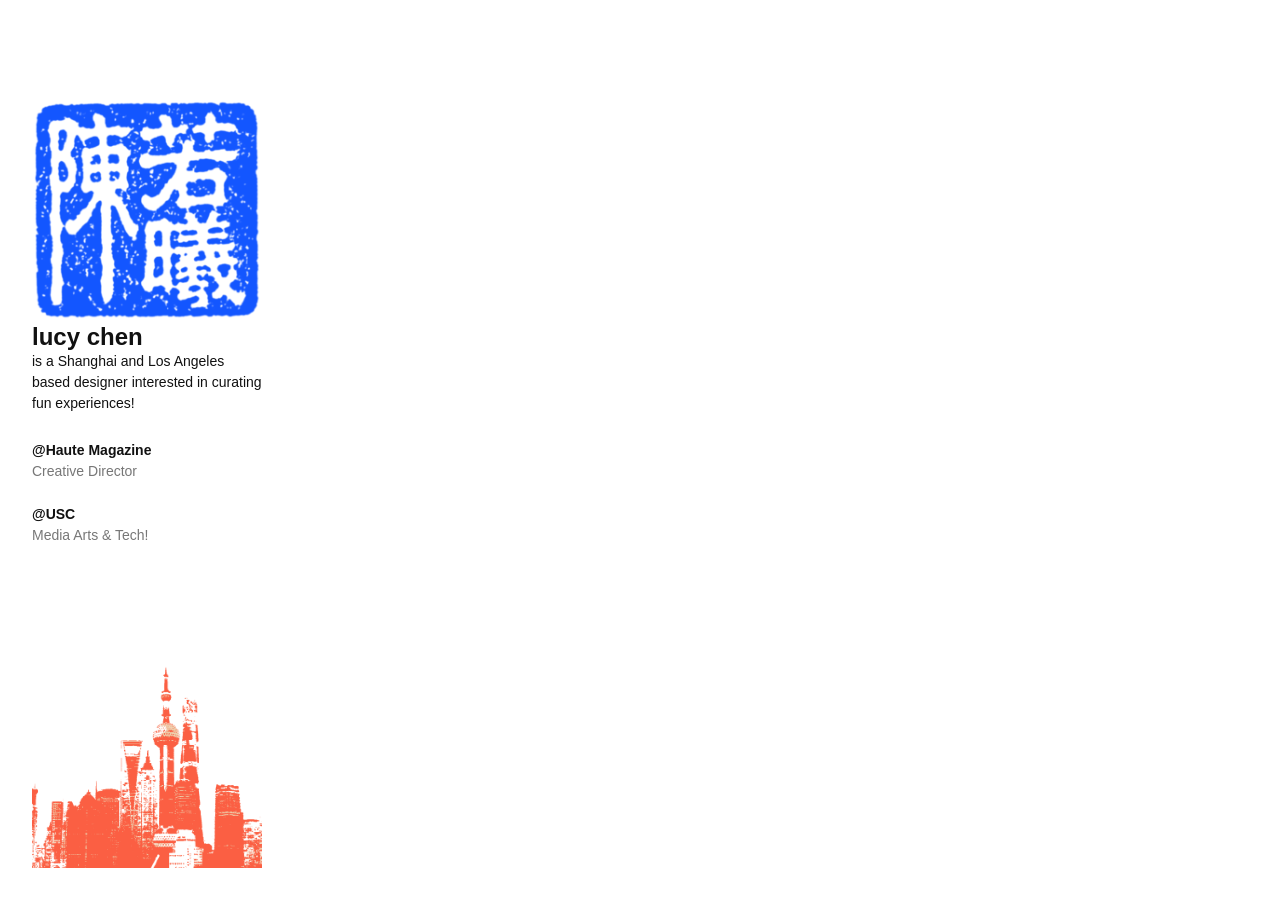
==== about.html @ f03f08af "edits" ====
<!DOCTYPE html>
<html lang="en">
<head>
  <meta charset="UTF-8">
  <meta name="viewport" content="width=device-width, initial-scale=1">
  <title>Lucy Chen</title>
  <link rel="stylesheet" href="styles.css">
</head>
<body>

  <aside class="sidebar">
    <img class="logo" src="stamp.png" alt="Lucy Chen">

    <h1 class="name">lucy chen</h1>

    <p class="bio">
      is a Shanghai and Los Angeles based designer interested in curating fun experiences!
    </p>

    <div class="info">
      <h3>@Haute Magazine</h3>
      <p class="value">Creative Director</p>
    </div>

    <div class="info">
      <h3>@USC</h3>
      <p class="value">Media Arts &amp; Tech!</p>
    </div>

    <img class="skyline" src="Shanghai.png" alt="Shanghai">
  </aside>

  <main class="content">
    <!-- your page content goes here -->
  </main>

</body>
</html>
---- styles.css ----
* {
  box-sizing: border-box;
  margin: 0;
  padding: 0;
}

:root {
  /* Nav bar */
--nav-height: 60px;   /* was 72px */
--line-y: 24px;       /* was 30px */
--btn: 24px;          /* was 28px */             /* elevator button size */

--col-side: clamp(220px, 18vw, 340px);   /* left column (was clamp(260px, 22vw, 420px)) */
--side-gap: 56px;                        /* space between the sidebar and the projects (was 32px) */
  --col-text: clamp(24px, 17vw, 340px);   /* middle column */
  --gap: 32px;
  --page-pad: 32px;

  --nav-bg: #fff;
  --blue: #2b5d8c;
  --line: #1356ff;
  --line-faded: rgba(19, 86, 255, 0.25);
  --label: #7a8fb8;
  --text: #111;
  --muted: #777;
  --ease: cubic-bezier(0.65, 0, 0.35, 1);
--font-body: "Helvetica Neue", Helvetica, Arial, sans-serif;
--font-heading: "Helvetica Neue", Helvetica, Arial, sans-serif;
--home-offset: 12px;   /* how much empty space is on the left of home.png */
}

html {
  scroll-behavior: smooth;
}

body {
  font-family: var(--font-body);
  background: #fff;
  color: var(--text);
}

h1, h2, h3, h4, h5, h6 {
  font-family: var(--font-heading);
  font-weight: 700;
}

/* ---------- Elevator nav ---------- */

/* White bar across the whole screen */
.elevator {
  position: fixed;
  top: 0;
  left: 0;
  right: 0;
  height: var(--nav-height);
  background: var(--nav-bg);
  border-bottom: 1px solid var(--line-faded);
  z-index: 10;
}

.track {
  position: relative;
  width: 100%;
  height: 100%;
}

/* The line: faded edge to edge, solid blue up to the current floor */
.rail {
  position: absolute;
  left: 0;
  right: 0;
  top: calc(var(--line-y) - 1px);
  height: 2px;
  background: var(--line-faded);
}

.progress {
  position: absolute;
  left: 0;
  top: 0;
  height: 100%;
  width: 0;
  background: var(--line);
  transition: width 0.6s var(--ease);
}

/* Each floor is centered on its own percentage across the screen */
.line {
  list-style: none;
  position: absolute;
  inset: 0;
}

.line li {
  position: absolute;
  left: var(--x);
  top: calc(var(--line-y) - var(--btn) / 2);
  transform: translateX(-50%);
}

.stop {
  display: flex;
  flex-direction: column;
  align-items: center;
  gap: 6px;
  text-decoration: none;
  color: var(--label);
  font-size: 11px;
  font-weight: 700;
  line-height: 1;
  transition: color 0.2s;
}

/* The elevator call button: a round button with the floor number on it */
.btn {
  display: grid;
  place-items: center;
  width: var(--btn);
  height: var(--btn);
  border-radius: 50%;
  font-size: 13px;
  font-weight: 700;
  color: var(--line);
  background: #fff;
  border: 2px solid var(--line);
  box-shadow: 0 0 0 3px var(--line-faded);   /* the bezel around the button */
  transition: transform 0.15s, background 0.2s, color 0.2s, box-shadow 0.25s;
}

.stop:hover .btn {
  transform: scale(1.1);
}

/* Pressed in, like a real button */
.stop:active .btn {
  transform: scale(0.92);
  box-shadow: 0 0 0 3px var(--line-faded), inset 0 2px 4px rgba(19, 86, 255, 0.35);
}

/* The floor you're on: lit up and glowing */
.stop.active .btn {
  background: var(--line);
  color: #fff;
  box-shadow: 0 0 0 3px var(--line-faded), 0 0 14px 2px rgba(19, 86, 255, 0.55);
}

.stop.active {
  color: var(--line);
}

.stop:focus-visible {
  outline: 2px solid var(--line);
  outline-offset: 4px;
  border-radius: 6px;
}

/* ---------- Page layout: left column | content ---------- */

.page {
  display: grid;
  grid-template-columns: var(--col-side) 1fr;
  gap: var(--side-gap);
  padding: calc(var(--nav-height) + var(--gap)) var(--page-pad) 0;
}

/* ---------- Left column ---------- */

/* Pinned to the screen: never scrolls, not even at the bottom of the page */
/* Pinned to the screen: never scrolls, not even at the bottom of the page */
.sidebar {
  position: fixed;
  top: calc(var(--nav-height) + var(--gap));
  left: calc(var(--page-pad) - 24px);   /* shifted left by the padding below */
  width: calc(var(--col-side) + 24px);
  padding-left: 24px;                   /* room so nothing gets clipped on the left */
  height: calc(100vh - var(--nav-height) - var(--gap) * 2);
  overflow: hidden;
  display: flex;
  flex-direction: column;
}

.content {
  grid-column: 2;
}

.home {
  display: block;
  width: 100%;
  max-width: 180px;          /* change this to make home.png bigger or smaller */
  height: auto;
  margin-bottom: 20px;
  margin-left: calc(var(--home-offset) * -1);   /* pulls the image left to line up with the text */
}

.bio {
  font-size: 14px;
  line-height: 1.5;
  color: var(--text);
  margin-bottom: 28px;
}

.info {
  margin-bottom: 24px;
}

.info h3 {
  font-size: 14px;
  color: var(--text);
  margin-bottom: 4px;
}

.value {
  font-size: 14px;
  line-height: 1.4;
  color: var(--muted);
}

/* Shanghai image pinned to the bottom of the column */
.skyline {
  display: block;
  width: 100%;
  height: auto;
  margin-top: auto;
  padding-top: 32px;
}

/* ---------- Projects: text column | big image ---------- */

.content section {
  scroll-margin-top: var(--nav-height);
  min-height: calc(100vh - var(--nav-height));
}

.project {
  display: grid;
  grid-template-columns: var(--col-text) 1fr;
  gap: var(--gap);
  margin-bottom: var(--gap);
}

.project-title {
  font-size: 15px;
  font-weight: 400;
  line-height: 1.3;
  margin-bottom: 4px;
}

.project-title .strong {
  font-weight: 700;
}

.tags {
  font-size: 14px;
  line-height: 1.4;
  color: var(--muted);
  margin-bottom: 28px;
}

.desc {
  font-size: 14px;
  line-height: 1.5;
  margin-bottom: 32px;
}

.year {
  font-size: 14px;
  color: var(--muted);
  margin-bottom: 28px;
}

.more {
  font-size: 14px;
  color: var(--text);
  text-decoration: underline;
}

.more:hover {
  color: var(--line);
}

.project-img {
  display: block;
  width: 100%;
  height: auto;
  aspect-ratio: 16 / 10;
  object-fit: cover;
}

/* Stand-in until you add real images */
.placeholder {
  background: var(--blue);
}

/* ---------- Mobile ---------- */

@media (max-width: 800px) {
  :root {
    --page-pad: 20px;
    --gap: 24px;
    
  }

  .page {
    grid-template-columns: 1fr;
  }

   .sidebar {
    position: static;
    width: auto;
    height: auto;
    overflow: visible;
    padding-left: 0;
  }

  .content {
    grid-column: auto;
  }

  .project {
    grid-template-columns: 1fr;
  }

  .project-img {
    order: -1;
  }
}

@media (prefers-reduced-motion: reduce) {
  html { scroll-behavior: auto; }
  .progress { transition: none; }
}

/* ---------- Custom cursor ---------- */

/* ---------- Custom cursor ---------- */

*, *::before, *::after {
  cursor: url("data:image/svg+xml,%3Csvg xmlns='http://www.w3.org/2000/svg' width='20' height='20' viewBox='0 0 32 32'%3E%3Cdefs%3E%3ClinearGradient id='g' x1='0' y1='0' x2='1' y2='1'%3E%3Cstop offset='0' stop-color='%235ab4f0'/%3E%3Cstop offset='1' stop-color='%231356ff'/%3E%3C/linearGradient%3E%3C/defs%3E%3Cpath d='M5 5 L27 13 L17 17 L13 27 Z' fill='white' stroke='white' stroke-width='5' stroke-linejoin='round'/%3E%3Cpath d='M5 5 L27 13 L17 17 L13 27 Z' fill='url(%23g)' stroke='url(%23g)' stroke-width='2.5' stroke-linejoin='round'/%3E%3C/svg%3E") 3 3, auto;
}
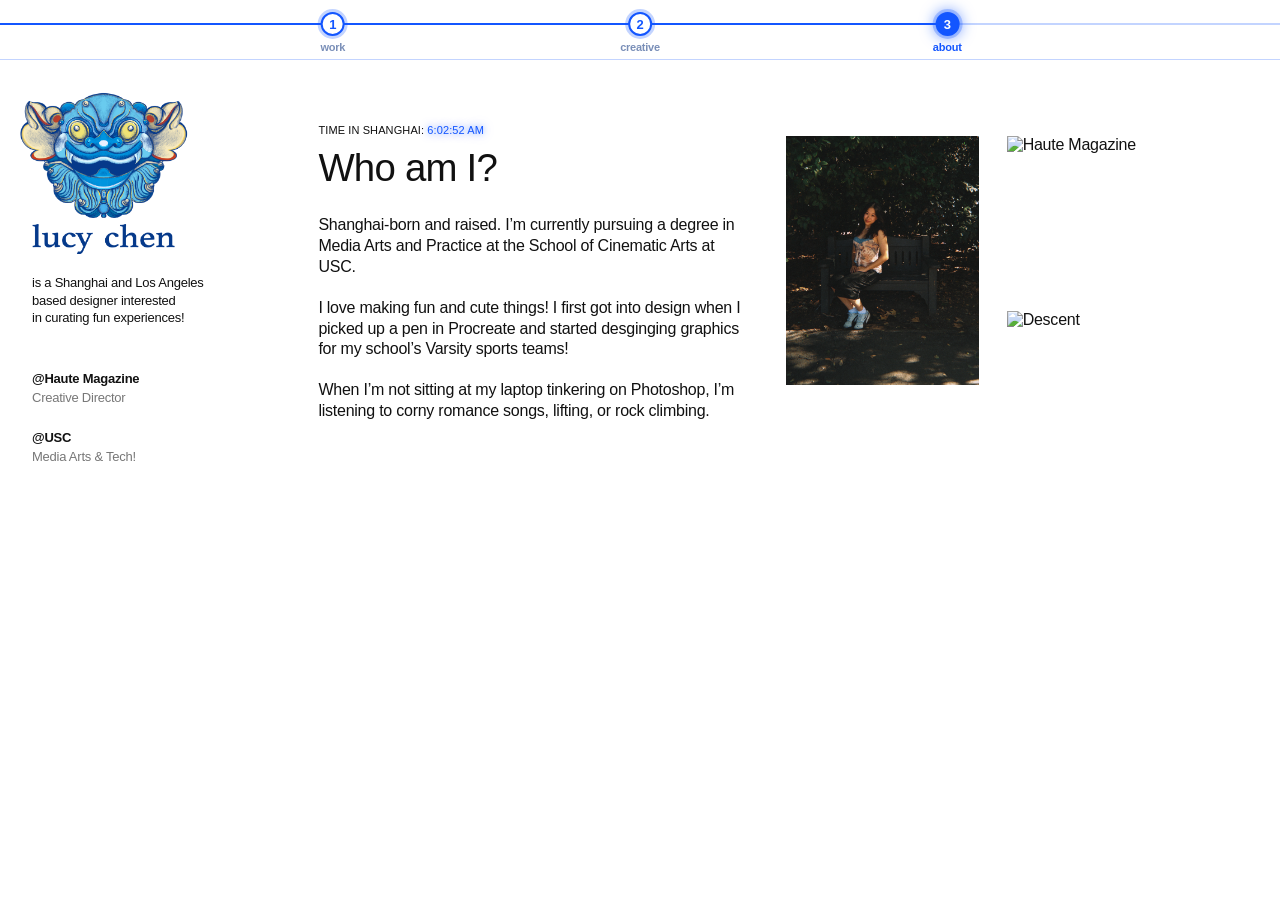
==== commit 206cbc3f: "about me page styling about me page" ====
--- a/about.html
+++ b/about.html
@@ -3,36 +3,89 @@
 <head>
   <meta charset="UTF-8">
   <meta name="viewport" content="width=device-width, initial-scale=1">
-  <title>Lucy Chen</title>
+  <title>About | Lucy Chen</title>
   <link rel="stylesheet" href="styles.css">
 </head>
 <body>
 
-  <aside class="sidebar">
-    <img class="logo" src="stamp.png" alt="Lucy Chen">
+  <nav class="elevator" aria-label="Primary">
+    <div class="track">
+      <div class="rail"><div class="progress"></div></div>
+      <ul class="line">
+        <li style="--x: 26%">
+          <a class="stop" href="index.html#work">
+            <span class="btn">1</span><span class="label">work</span>
+          </a>
+        </li>
+        <li style="--x: 50%">
+          <a class="stop" href="index.html#creative">
+            <span class="btn">2</span><span class="label">creative</span>
+          </a>
+        </li>
+        <li style="--x: 74%">
+          <a class="stop active" href="about.html#about" aria-current="true">
+            <span class="btn">3</span><span class="label">about</span>
+          </a>
+        </li>
+      </ul>
+    </div>
+  </nav>
 
-    <h1 class="name">lucy chen</h1>
+  <div class="page">
 
-    <p class="bio">
-      is a Shanghai and Los Angeles based designer interested in curating fun experiences!
-    </p>
+    <!-- Left column -->
+    <aside class="sidebar">
+      <a class="home-link" href="index.html#work" aria-label="Back to work">
+        <img class="home" src="home.png" alt="Lucy Chen">
+      </a>
 
-    <div class="info">
-      <h3>@Haute Magazine</h3>
-      <p class="value">Creative Director</p>
-    </div>
+      <p class="bio">
+        is a Shanghai and Los Angeles based designer interested in curating fun experiences!
+      </p>
 
-    <div class="info">
-      <h3>@USC</h3>
-      <p class="value">Media Arts &amp; Tech!</p>
-    </div>
+      <div class="info">
+        <h3>@Haute Magazine</h3>
+        <p class="value">Creative Director</p>
+      </div>
 
-    <img class="skyline" src="Shanghai.png" alt="Shanghai">
-  </aside>
+      <div class="info">
+        <h3>@USC</h3>
+        <p class="value">Media Arts &amp; Tech!</p>
+      </div>
+    </aside>
 
-  <main class="content">
-    <!-- your page content goes here -->
-  </main>
+    <!-- About content: text column | photos -->
+    <main class="content">
+
+      <section id="about" class="about-section">
+        <article class="about">
+
+          <div class="about-text">
+            <p class="eyebrow">Time in Shanghai: <span id="shanghai-time">--:--:--</span></p>
+            <h1 class="about-title">Who am I?</h1>
+
+            <p>Shanghai-born and raised. I&rsquo;m currently pursuing a degree in Media Arts and Practice at the School of Cinematic Arts at USC.</p>
+
+            <p>I love making fun and cute things! I first got into design when I picked up a pen in Procreate and started desginging graphics for my school&rsquo;s Varsity sports teams!</p>
+
+            <p>When I&rsquo;m not sitting at my laptop tinkering on Photoshop, I&rsquo;m listening to corny romance songs, lifting, or rock climbing.</p>
+          </div>
+
+          <!-- Photo placeholders. To use a real photo, put an <img> inside a box:
+               <div class="photo photo-a placeholder"><img src="about1.jpg" alt="Lucy Chen"></div> -->
+          <div class="about-photos">
+            <div class="photo photo-a"><img src="me.JPG" alt="Lucy Chen"></div>
+            <div class="photo photo-b"><img src="haute.jpeg" alt="Haute Magazine"></div>
+            <div class="photo photo-c"><img src="descent.jpg" alt="Descent"></div>
+          </div>
+
+        </article>
+      </section>
+
+    </main>
+  </div>
+
+  <script src="about.js"></script>
 
 </body>
 </html>
--- a/styles.css
+++ b/styles.css
@@ -6,13 +6,13 @@
 
 :root {
   /* Nav bar */
---nav-height: 60px;   /* was 72px */
---line-y: 24px;       /* was 30px */
---btn: 24px;          /* was 28px */             /* elevator button size */
-
---col-side: clamp(220px, 18vw, 340px);   /* left column (was clamp(260px, 22vw, 420px)) */
---side-gap: 56px;                        /* space between the sidebar and the projects (was 32px) */
-  --col-text: clamp(24px, 17vw, 340px);   /* middle column */
+  --nav-height: 60px;   /* was 72px */
+  --line-y: 24px;       /* was 30px */
+  --btn: 24px;          /* was 28px */             /* elevator button size */
+
+  --col-side: clamp(220px, 18vw, 340px);   /* left column (was clamp(260px, 22vw, 420px)) */
+  --side-gap: 56px;                        /* space between the sidebar and the projects (was 32px) */
+  --col-text: clamp(24px, 17vw, 340px);    /* middle column */
   --gap: 32px;
   --page-pad: 32px;
 
@@ -24,9 +24,12 @@
   --text: #111;
   --muted: #777;
   --ease: cubic-bezier(0.65, 0, 0.35, 1);
---font-body: "Helvetica Neue", Helvetica, Arial, sans-serif;
---font-heading: "Helvetica Neue", Helvetica, Arial, sans-serif;
---home-offset: 12px;   /* how much empty space is on the left of home.png */
+  --font-body: "Helvetica Neue", Helvetica, Arial, sans-serif;
+  --font-heading: "Helvetica Neue", Helvetica, Arial, sans-serif;
+  --home-offset: 12px;   /* how much empty space is on the left of home.png */
+
+  /* One size for the bio and the sidebar headings (change this one number) */
+  --side-text: 13px;
 }
 
 html {
@@ -37,6 +40,7 @@
   font-family: var(--font-body);
   background: #fff;
   color: var(--text);
+  letter-spacing: -0.015em;   /* tighter letters everywhere */
 }
 
 h1, h2, h3, h4, h5, h6 {
@@ -166,7 +170,6 @@
 /* ---------- Left column ---------- */
 
 /* Pinned to the screen: never scrolls, not even at the bottom of the page */
-/* Pinned to the screen: never scrolls, not even at the bottom of the page */
 .sidebar {
   position: fixed;
   top: calc(var(--nav-height) + var(--gap));
@@ -192,11 +195,38 @@
   margin-left: calc(var(--home-offset) * -1);   /* pulls the image left to line up with the text */
 }
 
+.home-link {
+  display: block;
+  width: fit-content;
+}
+
+/* Dragon turns black and white on hover */
+.home {
+  transition: filter 0.3s ease;
+}
+
+.home-link:hover .home,
+.home-link:focus-visible .home {
+  filter: grayscale(100%);
+}
+
+/* Bio: ghost sentences reserve height invisibly; only .typed is seen */
 .bio {
-  font-size: 14px;
-  line-height: 1.5;
+  display: grid;
+  font-size: var(--side-text);   /* matches the @Haute Magazine heading */
+  line-height: 1.35;
   color: var(--text);
-  margin-bottom: 28px;
+  margin-bottom: 44px;           /* space before @Haute Magazine (was 22px) */
+  text-wrap: balance;
+}
+
+.bio-ghost,
+.typed {
+  grid-area: 1 / 1;   /* all four stack in the same spot */
+}
+
+.bio-ghost {
+  visibility: hidden;
 }
 
 .info {
@@ -204,14 +234,14 @@
 }
 
 .info h3 {
-  font-size: 14px;
+  font-size: var(--side-text);
   color: var(--text);
   margin-bottom: 4px;
 }
 
 .value {
-  font-size: 14px;
-  line-height: 1.4;
+  font-size: 13px;
+  line-height: 1.25;          /* was 1.4 */
   color: var(--muted);
 }
 
@@ -239,9 +269,9 @@
 }
 
 .project-title {
-  font-size: 15px;
+  font-size: 14px;
   font-weight: 400;
-  line-height: 1.3;
+  line-height: 1.2;           /* was 1.3 */
   margin-bottom: 4px;
 }
 
@@ -250,15 +280,15 @@
 }
 
 .tags {
-  font-size: 14px;
-  line-height: 1.4;
+  font-size: 13px;
+  line-height: 1.25;          /* was 1.4 */
   color: var(--muted);
   margin-bottom: 28px;
 }
 
 .desc {
-  font-size: 14px;
-  line-height: 1.5;
+  font-size: 13px;
+  line-height: 1.35;          /* was 1.5 */
   margin-bottom: 32px;
 }
 
@@ -297,14 +327,13 @@
   :root {
     --page-pad: 20px;
     --gap: 24px;
-    
   }
 
   .page {
     grid-template-columns: 1fr;
   }
 
-   .sidebar {
+  .sidebar {
     position: static;
     width: auto;
     height: auto;
@@ -332,8 +361,96 @@
 
 /* ---------- Custom cursor ---------- */
 
-/* ---------- Custom cursor ---------- */
-
 *, *::before, *::after {
   cursor: url("data:image/svg+xml,%3Csvg xmlns='http://www.w3.org/2000/svg' width='20' height='20' viewBox='0 0 32 32'%3E%3Cdefs%3E%3ClinearGradient id='g' x1='0' y1='0' x2='1' y2='1'%3E%3Cstop offset='0' stop-color='%235ab4f0'/%3E%3Cstop offset='1' stop-color='%231356ff'/%3E%3C/linearGradient%3E%3C/defs%3E%3Cpath d='M5 5 L27 13 L17 17 L13 27 Z' fill='white' stroke='white' stroke-width='5' stroke-linejoin='round'/%3E%3Cpath d='M5 5 L27 13 L17 17 L13 27 Z' fill='url(%23g)' stroke='url(%23g)' stroke-width='2.5' stroke-linejoin='round'/%3E%3C/svg%3E") 3 3, auto;
+}
+
+/* ---------- About page ---------- */
+
+/* The about page is one short screen, so it doesn't need the full-height section */
+.content .about-section {
+  min-height: 0;
+}
+
+.about {
+  display: grid;
+  grid-template-columns: clamp(300px, 34vw, 560px) minmax(0, 540px);   /* text | photos */
+  gap: var(--gap);
+  align-items: start;
+  padding-top: 32px;
+}
+
+.eyebrow {
+  font-size: 11px;
+  line-height: 1.2;
+  text-transform: uppercase;
+  letter-spacing: 0.01em;
+  margin-bottom: 10px;
+}
+
+.about-title {
+  font-size: clamp(36px, 3vw, 52px);
+  font-weight: 400;
+  line-height: 1.1;
+  letter-spacing: -0.02em;
+  margin-bottom: 26px;
+}
+
+.about-text p:not(.eyebrow) {
+  font-size: 16px;
+  line-height: 1.3;
+  margin-bottom: 20px;
+}
+
+/* Photos: one tall photo on the left, a wide one stacked over a thin one on the right */
+.about-photos {
+  display: grid;
+  grid-template-columns: 4fr 5fr;
+  gap: 20px 28px;
+  margin-top: 12px;
+}
+
+.photo {
+  position: relative;
+  overflow: hidden;
+}
+
+/* A real photo fills its box without changing the box's size */
+.photo img {
+  position: absolute;
+  inset: 0;
+  width: 100%;
+  height: 100%;
+  object-fit: cover;
+}
+
+.photo-a {
+  grid-row: 1 / span 2;   /* as tall as the other two plus the gap between them */
+}
+
+.photo-b {
+  aspect-ratio: 14 / 9;
+}
+
+.photo-c {
+  aspect-ratio: 13 / 4;
+}
+
+@media (max-width: 800px) {
+  .about {
+    grid-template-columns: 1fr;
+    padding-top: 0;
+  }
+
+  .about-photos {
+    margin-top: 0;
+  }
+}
+
+/* Shanghai clock: equal-width digits so the numbers don't jitter as they tick */
+#shanghai-time {
+  font-variant-numeric: tabular-nums;
+  color: var(--line);                                   /* same blue as the nav */
+  text-shadow: 0 0 6px rgba(19, 86, 255, 0.55),         /* soft glow */
+               0 0 14px rgba(19, 86, 255, 0.25);
 }
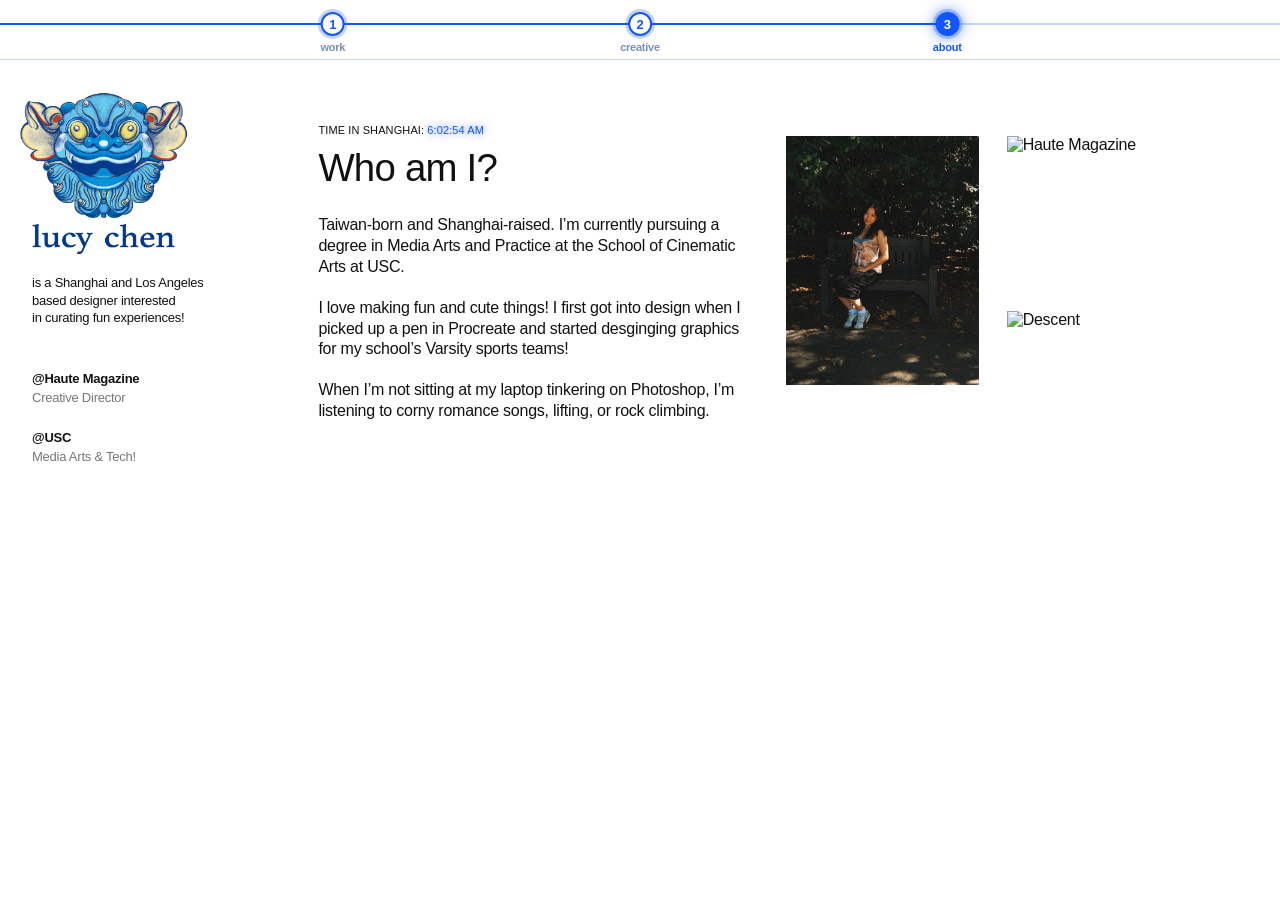
==== commit 9a2deee7: "about me page update" ====
--- a/about.html
+++ b/about.html
@@ -64,7 +64,7 @@
             <p class="eyebrow">Time in Shanghai: <span id="shanghai-time">--:--:--</span></p>
             <h1 class="about-title">Who am I?</h1>
 
-            <p>Shanghai-born and raised. I&rsquo;m currently pursuing a degree in Media Arts and Practice at the School of Cinematic Arts at USC.</p>
+            <p>Taiwan-born and Shanghai-raised. I&rsquo;m currently pursuing a degree in Media Arts and Practice at the School of Cinematic Arts at USC.</p>
 
             <p>I love making fun and cute things! I first got into design when I picked up a pen in Procreate and started desginging graphics for my school&rsquo;s Varsity sports teams!</p>
 
@@ -74,9 +74,9 @@
           <!-- Photo placeholders. To use a real photo, put an <img> inside a box:
                <div class="photo photo-a placeholder"><img src="about1.jpg" alt="Lucy Chen"></div> -->
           <div class="about-photos">
-            <div class="photo photo-a"><img src="me.JPG" alt="Lucy Chen"></div>
-            <div class="photo photo-b"><img src="haute.jpeg" alt="Haute Magazine"></div>
-            <div class="photo photo-c"><img src="descent.jpg" alt="Descent"></div>
+            <div class="photo photo-a" data-caption="i love hiking and discovering nature in the la area"><img src="me.JPG" alt="Lucy Chen"></div>
+            <div class="photo photo-b" data-caption="haute magazine launch party sp2026"><img src="haute.jpeg" alt="Haute Magazine"></div>
+            <div class="photo photo-c" data-caption="honored to have served as the head of design for descent magazine"><img src="descent.jpg" alt="Descent"></div>
           </div>
 
         </article>
--- a/styles.css
+++ b/styles.css
@@ -453,4 +453,48 @@
   color: var(--line);                                   /* same blue as the nav */
   text-shadow: 0 0 6px rgba(19, 86, 255, 0.55),         /* soft glow */
                0 0 14px rgba(19, 86, 255, 0.25);
+}
+
+/* ---------- Photo hover captions ---------- */
+
+:root {
+  --caption: #5ab4f0;   /* caption text color (light blue, same as the cursor) */
+}
+
+/* The other photos fade while you hover one */
+.photo {
+  transition: opacity 0.25s ease;
+}
+
+.photo.dim {
+  opacity: 0.25;
+}
+
+/* Caption box that follows the cursor */
+.photo-caption {
+  position: fixed;
+  top: 0;
+  left: 0;
+  z-index: 20;
+  width: max-content;
+  max-width: 300px;
+  padding: 10px 14px;
+  background: #fff;
+  border: 1.5px solid #e6e6e6;
+  border-radius: 4px;
+  color: var(--caption);
+  font-size: 16px;
+  line-height: 1.25;
+  pointer-events: none;
+  opacity: 0;
+  transition: opacity 0.15s ease;
+}
+
+.photo-caption.show {
+  opacity: 1;
+}
+
+@media (prefers-reduced-motion: reduce) {
+  .photo,
+  .photo-caption { transition: none; }
 }
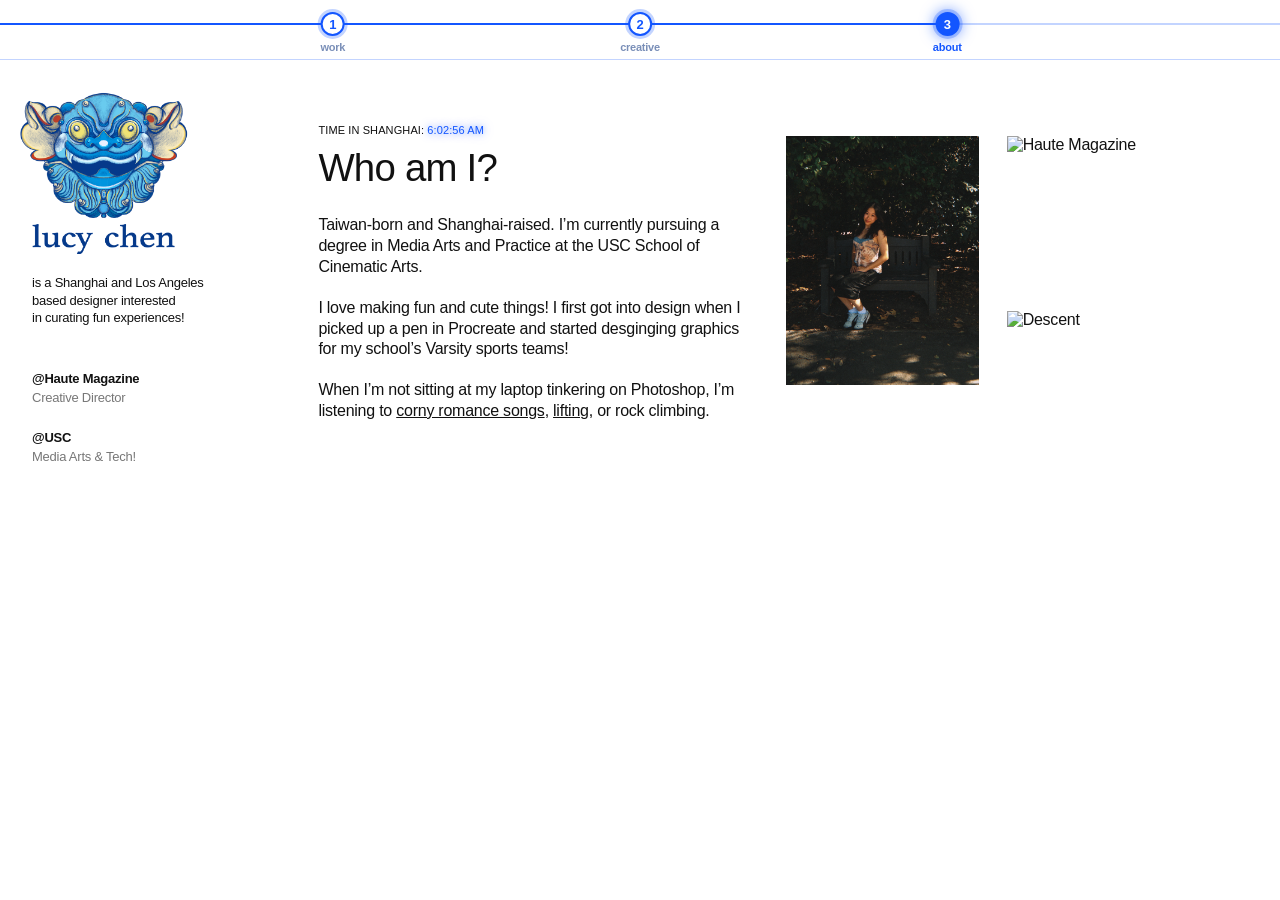
==== commit 0546efca: "hyperlinks" ====
--- a/about.html
+++ b/about.html
@@ -64,11 +64,11 @@
             <p class="eyebrow">Time in Shanghai: <span id="shanghai-time">--:--:--</span></p>
             <h1 class="about-title">Who am I?</h1>
 
-            <p>Taiwan-born and Shanghai-raised. I&rsquo;m currently pursuing a degree in Media Arts and Practice at the School of Cinematic Arts at USC.</p>
+            <p>Taiwan-born and Shanghai-raised. I&rsquo;m currently pursuing a degree in Media Arts and Practice at the USC School of Cinematic Arts.</p>
 
             <p>I love making fun and cute things! I first got into design when I picked up a pen in Procreate and started desginging graphics for my school&rsquo;s Varsity sports teams!</p>
 
-            <p>When I&rsquo;m not sitting at my laptop tinkering on Photoshop, I&rsquo;m listening to corny romance songs, lifting, or rock climbing.</p>
+            <p>When I&rsquo;m not sitting at my laptop tinkering on Photoshop, I&rsquo;m listening to <a href="https://open.spotify.com/user/31yo3iihkqz5ebydixznpjqcdwim" target="_blank" rel="noopener noreferrer">corny romance songs</a>, <a href="https://hevy.com/user/tweedledee" target="_blank" rel="noopener noreferrer">lifting</a>, or rock climbing.</p>
           </div>
 
           <!-- Photo placeholders. To use a real photo, put an <img> inside a box:
--- a/styles.css
+++ b/styles.css
@@ -497,4 +497,14 @@
 @media (prefers-reduced-motion: reduce) {
   .photo,
   .photo-caption { transition: none; }
+}
+
+/* Links inside the about text: same color, underlined, blue on hover */
+.about-text a {
+  color: inherit;
+  text-decoration: underline;
+}
+
+.about-text a:hover {
+  color: var(--line);
 }
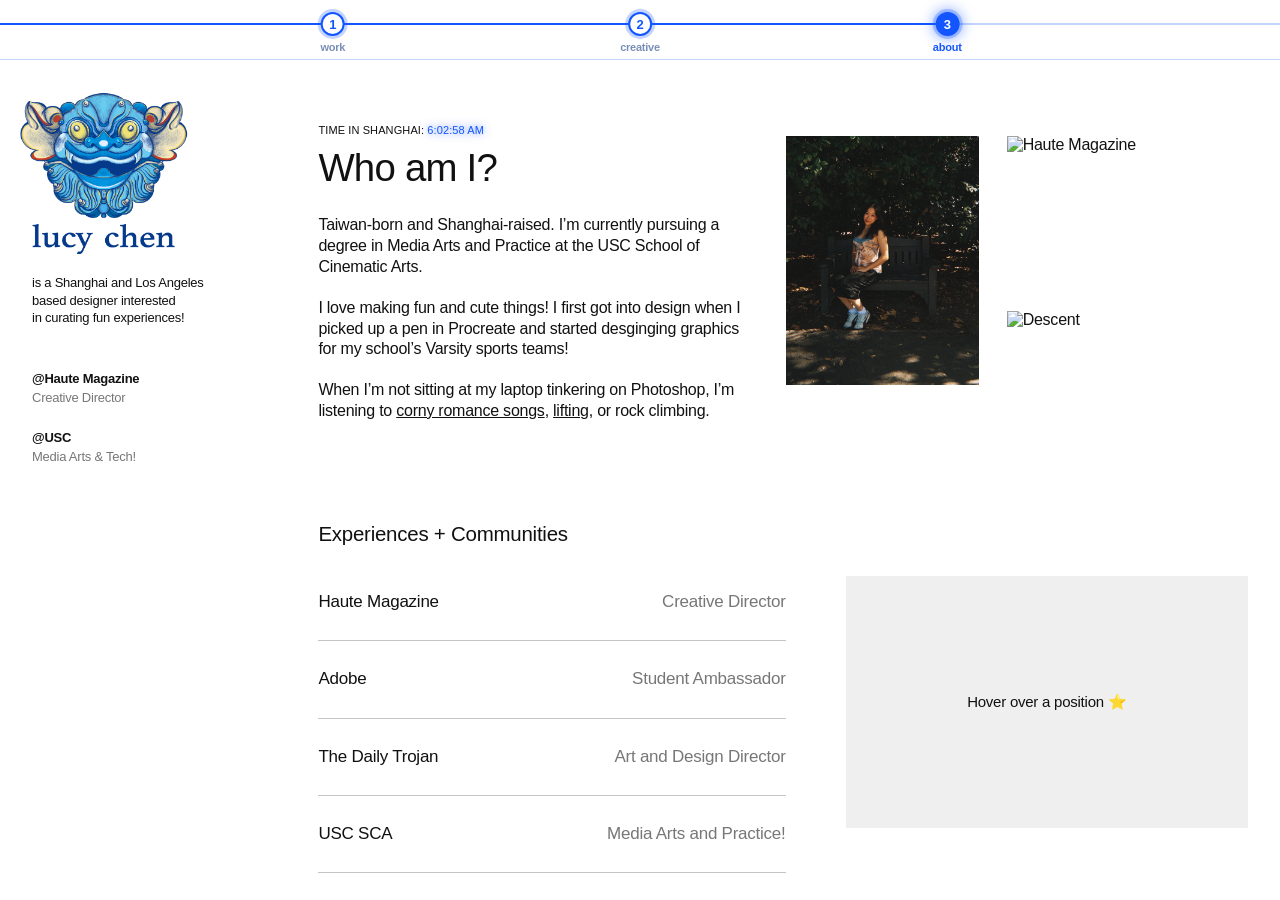
==== commit ae616055: "experiences" ====
--- a/about.html
+++ b/about.html
@@ -80,6 +80,39 @@
           </div>
 
         </article>
+
+        <!-- Experiences + Communities: hover a role to show its photo in the gray box -->
+        <div class="experience">
+          <h2 class="exp-title">Experiences + Communities</h2>
+
+          <ul class="exp-list">
+            <li class="exp-item" data-target="haute" tabindex="0">
+              <span class="exp-name">Haute Magazine</span>
+              <span class="exp-role">Creative Director</span>
+            </li>
+            <li class="exp-item" data-target="adobe" tabindex="0">
+              <span class="exp-name">Adobe</span>
+              <span class="exp-role">Student Ambassador</span>
+            </li>
+            <li class="exp-item" data-target="trojan" tabindex="0">
+              <span class="exp-name">The Daily Trojan</span>
+              <span class="exp-role">Art and Design Director</span>
+            </li>
+            <li class="exp-item" data-target="sca" tabindex="0">
+              <span class="exp-name">USC SCA</span>
+              <span class="exp-role">Media Arts and Practice!</span>
+            </li>
+          </ul>
+
+          <!-- Change the src of each photo to your own file name -->
+          <div class="exp-preview">
+            <p class="exp-hint">Hover over a position &#11088;</p>
+            <img class="exp-img" data-for="haute"  src="launch.jpg"  alt="Haute Magazine">
+            <img class="exp-img" data-for="adobe"  src="adobe.jpg"  alt="Adobe">
+            <img class="exp-img" data-for="trojan" src="dt.jpg" alt="The Daily Trojan">
+            <img class="exp-img" data-for="sca"    src="sca.jpeg"    alt="USC SCA">
+          </div>
+        </div>
       </section>
 
     </main>
--- a/styles.css
+++ b/styles.css
@@ -507,4 +507,115 @@
 
 .about-text a:hover {
   color: var(--line);
+}
+
+/* ---------- Experiences + Communities ---------- */
+
+/* Same two columns as the About section, so the gray box lines up with the photos above */
+.experience {
+  display: grid;
+  grid-template-columns: clamp(300px, 34vw, 560px) minmax(0, 540px);
+  column-gap: var(--gap);
+  align-items: start;
+  margin-top: 80px;
+}
+
+.exp-title {
+  grid-column: 1 / -1;
+  font-size: clamp(20px, 1.6vw, 28px);
+  font-weight: 400;
+  line-height: 1.2;
+  margin-bottom: 18px;
+}
+
+/* The list runs across the gap, ending where the photos begin */
+.exp-list {
+  grid-column: 1;
+  margin-right: calc(var(--gap) * -1);
+  list-style: none;
+}
+
+.exp-item {
+  display: flex;
+  justify-content: space-between;
+  align-items: baseline;
+  gap: 16px;
+  padding: 27px 0;
+  border-bottom: 1px solid #c4c4c4;
+  font-size: 17px;
+  line-height: 1.3;
+  outline: none;
+}
+
+.exp-role {
+  color: var(--muted);
+  text-align: right;
+  transition: color 0.2s;
+}
+
+.exp-item:hover .exp-role,
+.exp-item.active .exp-role {
+  color: var(--text);
+}
+
+.exp-item:focus-visible {
+  outline: 2px solid var(--line);
+  outline-offset: 2px;
+}
+
+/* The gray box */
+.exp-preview {
+  grid-column: 2;
+  position: relative;
+  margin-left: 13%;
+  margin-top: 12px;
+  aspect-ratio: 16 / 10;
+  background: #efefef;
+  display: grid;
+  place-items: center;
+  overflow: hidden;
+}
+
+.exp-hint {
+  font-size: 15px;
+  transition: opacity 0.2s;
+}
+
+.exp-hint.hide {
+  opacity: 0;
+}
+
+.exp-img {
+  position: absolute;
+  inset: 0;
+  width: 100%;
+  height: 100%;
+  object-fit: cover;
+  opacity: 0;
+  transition: opacity 0.25s ease;
+}
+
+.exp-img.show {
+  opacity: 1;
+}
+
+@media (max-width: 800px) {
+  .experience {
+    grid-template-columns: 1fr;
+    margin-top: 56px;
+  }
+
+  .exp-list {
+    margin-right: 0;
+  }
+
+  .exp-preview {
+    margin: 24px 0 0;
+  }
+}
+
+@media (prefers-reduced-motion: reduce) {
+  .exp-role,
+  .exp-hint,
+  .exp-img { transition: none; }
 }
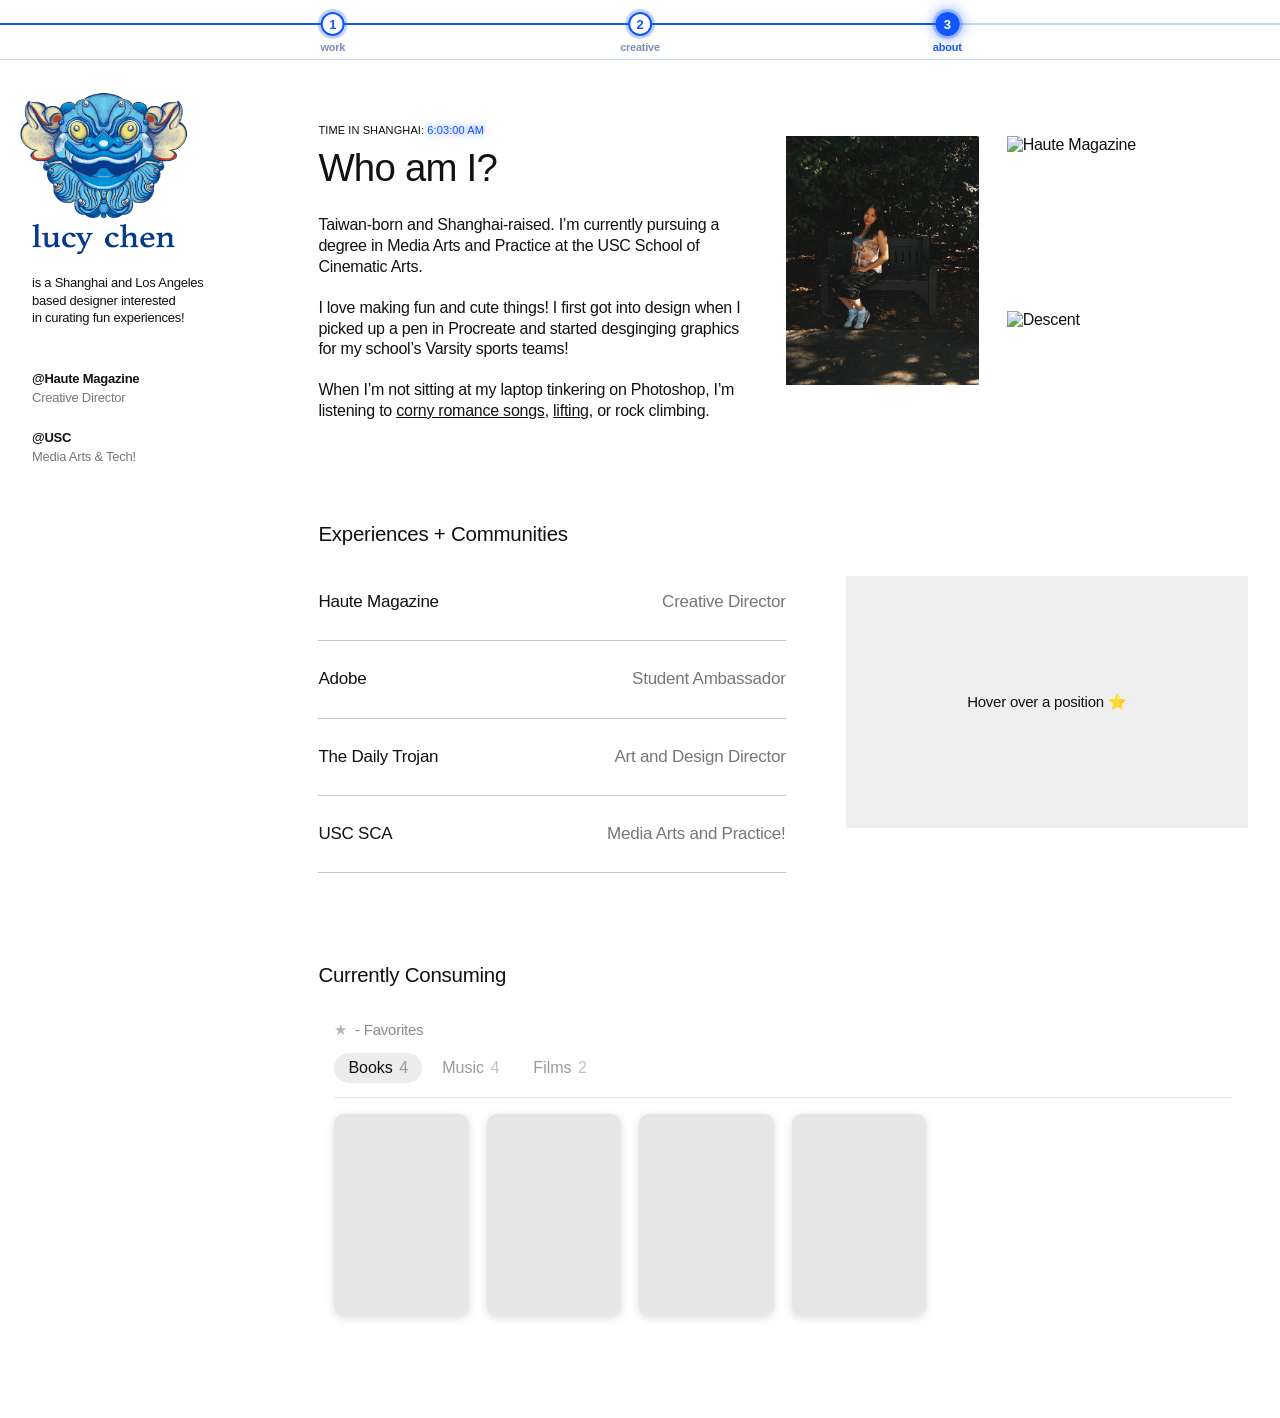
==== commit a0c5b4f9: "m" ====
--- a/about.html
+++ b/about.html
@@ -113,6 +113,43 @@
             <img class="exp-img" data-for="sca"    src="sca.jpeg"    alt="USC SCA">
           </div>
         </div>
+        <!-- Currently Consuming: tabs for books, music and films -->
+        <div class="consuming">
+          <h2 class="cc-title">Currently Consuming</h2>
+
+          <div class="cc-panel">
+            <p class="cc-fav"><span class="cc-star" aria-hidden="true">&#9733;</span> - Favorites</p>
+
+            <div class="cc-tabs" role="tablist" aria-label="Currently consuming">
+              <button class="cc-tab active" type="button" role="tab" id="tab-books" aria-selected="true" aria-controls="panel-books" data-tab="books">Books <span class="cc-count">4</span></button>
+              <button class="cc-tab" type="button" role="tab" id="tab-music" aria-selected="false" aria-controls="panel-music" data-tab="music">Music <span class="cc-count">4</span></button>
+              <button class="cc-tab" type="button" role="tab" id="tab-films" aria-selected="false" aria-controls="panel-films" data-tab="films">Films <span class="cc-count">2</span></button>
+            </div>
+
+            <!-- To add a thumbnail, put an <img> inside an item (or add a new item):
+                 <li class="cc-item"><img src="invisible-cities.jpg" alt="Invisible Cities"></li>
+                 The numbers on the tabs update by themselves. -->
+            <ul class="cc-row" role="tabpanel" id="panel-books" aria-labelledby="tab-books">
+              <li class="cc-item"></li>
+              <li class="cc-item"></li>
+              <li class="cc-item"></li>
+              <li class="cc-item"></li>
+            </ul>
+
+            <ul class="cc-row cc-square" role="tabpanel" id="panel-music" aria-labelledby="tab-music" hidden>
+              <li class="cc-item"></li>
+              <li class="cc-item"></li>
+              <li class="cc-item"></li>
+              <li class="cc-item"></li>
+            </ul>
+
+            <ul class="cc-row" role="tabpanel" id="panel-films" aria-labelledby="tab-films" hidden>
+              <li class="cc-item"></li>
+              <li class="cc-item"></li>
+            </ul>
+          </div>
+        </div>
+
       </section>
 
     </main>
--- a/styles.css
+++ b/styles.css
@@ -618,4 +618,131 @@
   .exp-role,
   .exp-hint,
   .exp-img { transition: none; }
+}
+
+/* ---------- Currently Consuming ---------- */
+
+.consuming {
+  /* same width as the experiences section, so the right edges line up */
+  max-width: calc(clamp(300px, 34vw, 560px) + var(--gap) + 540px);
+  margin-top: 90px;
+  margin-bottom: 80px;
+}
+
+.cc-title {
+  font-size: clamp(20px, 1.6vw, 28px);
+  font-weight: 400;
+  line-height: 1.2;
+  margin-bottom: 18px;
+}
+
+/* The panel around the tabs and thumbnails (plain white, no tint) */
+.cc-panel {
+  padding: 16px 16px 22px;
+}
+
+.cc-fav {
+  font-size: 15px;
+  color: #8a8a8a;
+  margin-bottom: 14px;
+}
+
+.cc-star {
+  color: #b5b5b5;
+  margin-right: 4px;
+}
+
+/* Tabs */
+.cc-tabs {
+  display: flex;
+  gap: 6px;
+  padding-bottom: 14px;
+  border-bottom: 1px solid #e3e3e3;
+}
+
+.cc-tab {
+  font: inherit;
+  font-size: 16px;
+  color: #9a9a9a;
+  background: none;
+  border: 0;
+  border-radius: 999px;
+  padding: 6px 14px;
+  transition: background 0.2s, color 0.2s;
+}
+
+.cc-tab .cc-count {
+  color: #c2c2c2;
+  margin-left: 2px;
+}
+
+.cc-tab:hover {
+  color: var(--text);
+}
+
+.cc-tab.active {
+  background: #ececec;
+  color: var(--text);
+}
+
+.cc-tab.active .cc-count {
+  color: #9a9a9a;
+}
+
+.cc-tab:focus-visible {
+  outline: 2px solid var(--line);
+  outline-offset: 2px;
+}
+
+/* Thumbnails */
+.cc-row {
+  display: flex;
+  flex-wrap: wrap;
+  gap: 18px;
+  margin-top: 16px;
+  list-style: none;
+}
+
+.cc-row[hidden] {
+  display: none;
+}
+
+.cc-item {
+  position: relative;
+  width: clamp(120px, 10.5vw, 180px);
+  aspect-ratio: 2 / 3;               /* book and film covers */
+  background: #e6e6e6;               /* shows until you add a picture */
+  border-radius: 10px;
+  overflow: hidden;
+  box-shadow: 0 2px 10px rgba(0, 0, 0, 0.14);
+}
+
+.cc-square .cc-item {
+  aspect-ratio: 1 / 1;               /* album covers */
+}
+
+.cc-item img {
+  position: absolute;
+  inset: 0;
+  width: 100%;
+  height: 100%;
+  object-fit: cover;
+}
+
+@media (max-width: 800px) {
+  .consuming {
+    margin-top: 56px;
+  }
+
+  .cc-row {
+    gap: 12px;
+  }
+
+  .cc-item {
+    width: calc(50% - 6px);
+  }
+}
+
+@media (prefers-reduced-motion: reduce) {
+  .cc-tab { transition: none; }
 }
